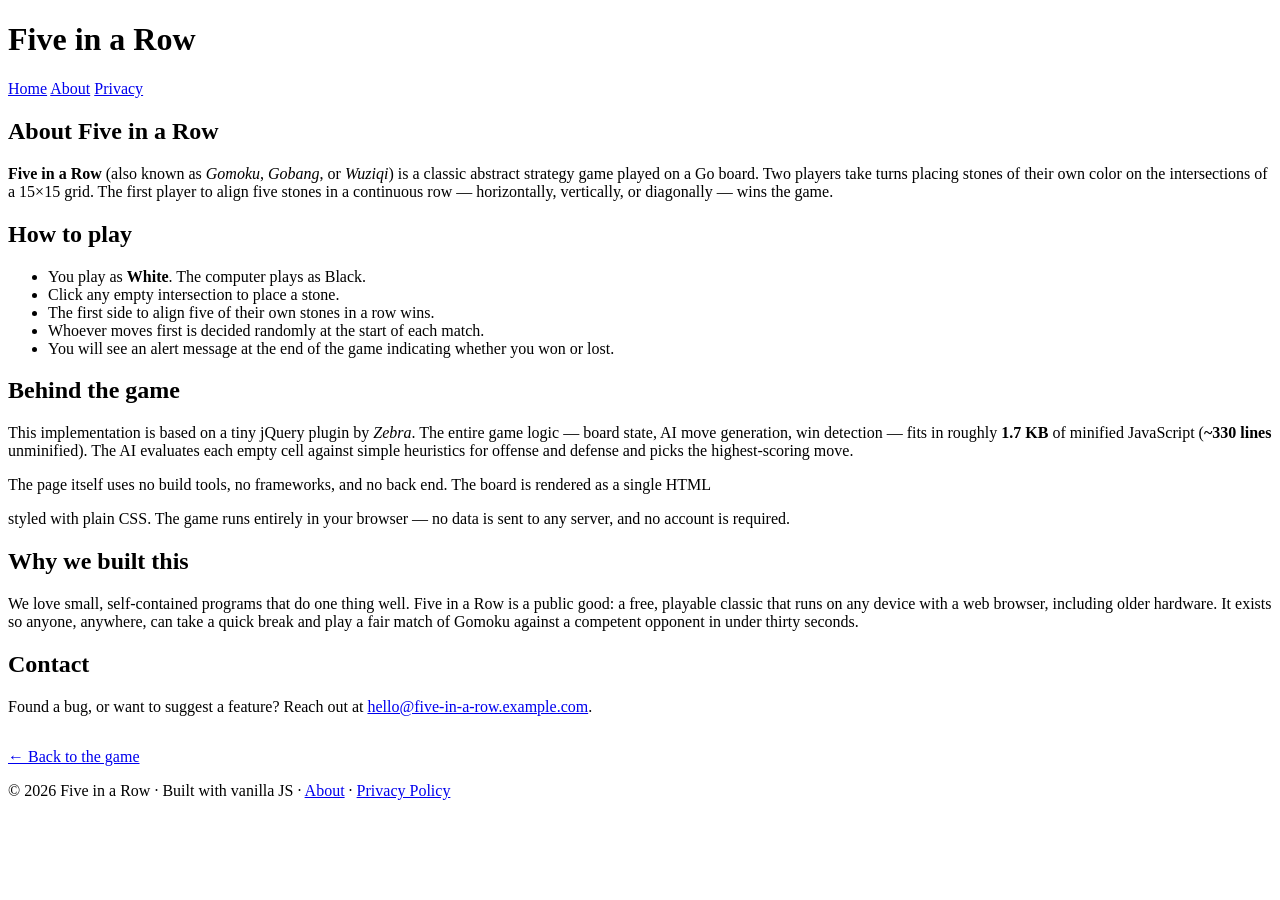
==== public/about.html @ 533b5014 "five-in-a-row" ====
<!doctype html>
<html lang="en">
<head>
  <meta charset="utf-8">
  <meta name="viewport" content="width=device-width, initial-scale=1">
  <title>About — Five in a Row (Gomoku)</title>
  <meta name="description" content="About Five in a Row: a free online Gomoku game built with vanilla JavaScript. Learn how the game works and the technology behind it.">
  <link rel="canonical" href="https://five-in-a-row.example.com/about">

  <meta property="og:title" content="About Five in a Row">
  <meta property="og:description" content="A free, browser-based Gomoku game. Learn how it works.">
  <meta property="og:url" content="https://five-in-a-row.example.com/about">
  <meta property="og:type" content="website">

  <link rel="stylesheet" href="/site.css">
</head>
<body>
  <div class="site-shell">
    <header class="site-header">
      <h1>Five in a Row</h1>
      <nav>
        <a href="/">Home</a>
        <a href="/about">About</a>
        <a href="/privacy">Privacy</a>
      </nav>
    </header>

    <main class="layout">
      <div></div><!-- spacer to match grid columns on this page -->
      <article class="article">
        <h1>About Five in a Row</h1>

        <p><strong>Five in a Row</strong> (also known as <em>Gomoku</em>, <em>Gobang</em>, or <em>Wuziqi</em>) is a classic abstract strategy game played on a Go board. Two players take turns placing stones of their own color on the intersections of a 15×15 grid. The first player to align five stones in a continuous row — horizontally, vertically, or diagonally — wins the game.</p>

        <h2>How to play</h2>
        <ul>
          <li>You play as <strong>White</strong>. The computer plays as Black.</li>
          <li>Click any empty intersection to place a stone.</li>
          <li>The first side to align five of their own stones in a row wins.</li>
          <li>Whoever moves first is decided randomly at the start of each match.</li>
          <li>You will see an alert message at the end of the game indicating whether you won or lost.</li>
        </ul>

        <h2>Behind the game</h2>
        <p>This implementation is based on a tiny jQuery plugin by <em>Zebra</em>. The entire game logic — board state, AI move generation, win detection — fits in roughly <strong>1.7 KB</strong> of minified JavaScript (<strong>~330 lines</strong> unminified). The AI evaluates each empty cell against simple heuristics for offense and defense and picks the highest-scoring move.</p>

        <p>The page itself uses no build tools, no frameworks, and no back end. The board is rendered as a single HTML <code><table></code> styled with plain CSS. The game runs entirely in your browser — no data is sent to any server, and no account is required.</p>

        <h2>Why we built this</h2>
        <p>We love small, self-contained programs that do one thing well. Five in a Row is a public good: a free, playable classic that runs on any device with a web browser, including older hardware. It exists so anyone, anywhere, can take a quick break and play a fair match of Gomoku against a competent opponent in under thirty seconds.</p>

        <h2>Contact</h2>
        <p>Found a bug, or want to suggest a feature? Reach out at <a href="mailto:hello@five-in-a-row.example.com">hello@five-in-a-row.example.com</a>.</p>

        <p style="margin-top: 2em;"><a href="/">← Back to the game</a></p>
      </article>
      <div></div><!-- spacer -->
    </main>

    <footer class="site-footer">
      <p>© 2026 Five in a Row · Built with vanilla JS · <a href="/about">About</a> · <a href="/privacy">Privacy Policy</a></p>
    </footer>
  </div>
</body>
</html>
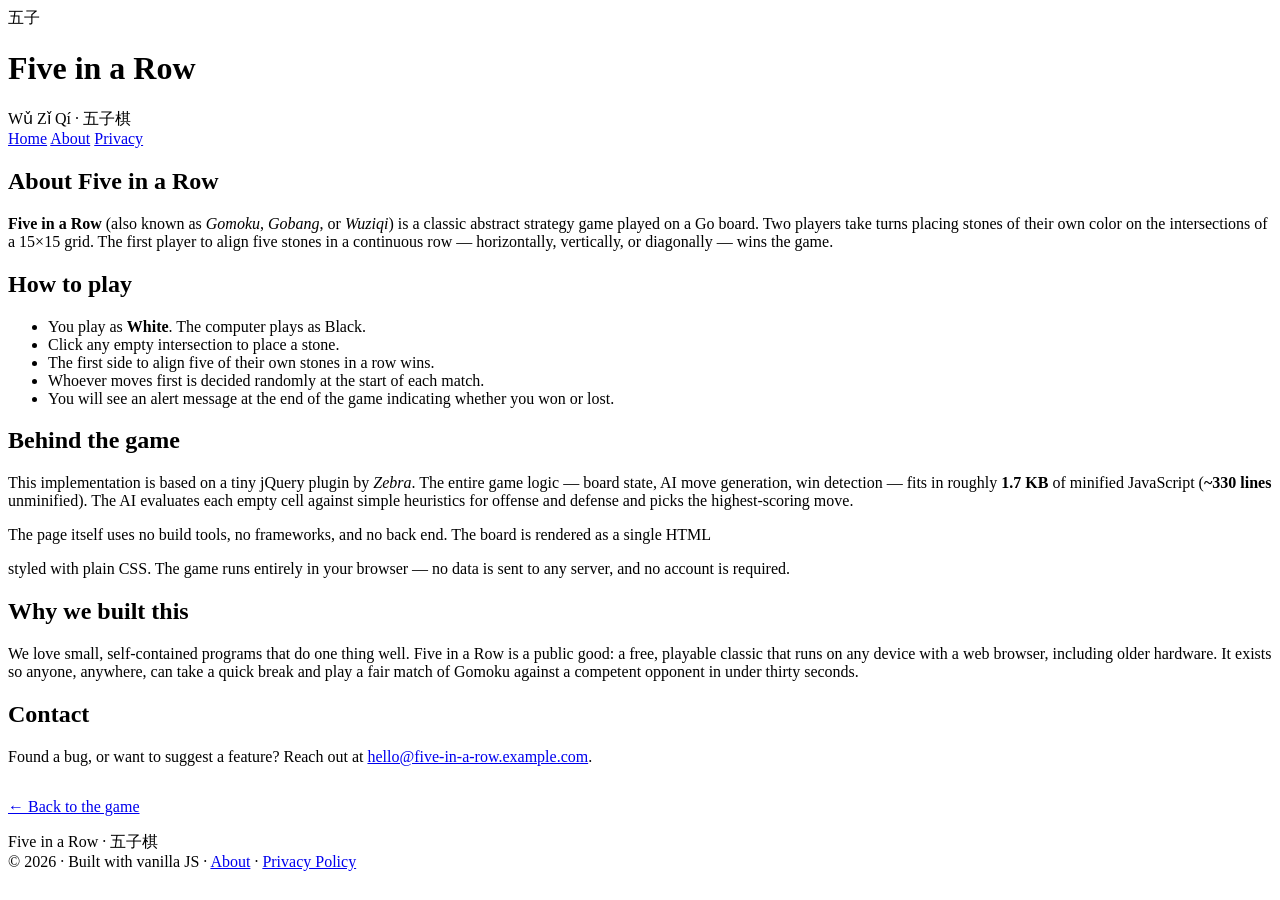
==== commit a9697a97: "china sytle" ====
--- a/public/about.html
+++ b/public/about.html
@@ -13,15 +13,26 @@
   <meta property="og:type" content="website">
 
   <link rel="stylesheet" href="/site.css">
+  <!-- Chinese web fonts: 毛笔 (Long Cang) + 楷书 (Ma Shan Zheng). -->
+  <link rel="preconnect" href="https://fonts.googleapis.com">
+  <link rel="preconnect" href="https://fonts.gstatic.com" crossorigin>
+  <link rel="stylesheet"
+        href="https://fonts.googleapis.com/css2?family=Long+Cang&family=Ma+Shan+Zheng&display=swap">
 </head>
 <body>
   <div class="site-shell">
     <header class="site-header">
-      <h1>Five in a Row</h1>
+      <div class="brand">
+        <span class="seal" aria-hidden="true">五子</span>
+        <div class="brand-text">
+          <h1>Five in a Row</h1>
+          <span class="subtitle">Wǔ Zǐ Qí · 五子棋</span>
+        </div>
+      </div>
       <nav>
         <a href="/">Home</a>
-        <a href="/about">About</a>
-        <a href="/privacy">Privacy</a>
+        <a href="/about.html">About</a>
+        <a href="/privacy.html">Privacy</a>
       </nav>
     </header>
 
@@ -58,7 +69,12 @@
     </main>
 
     <footer class="site-footer">
-      <p>© 2026 Five in a Row · Built with vanilla JS · <a href="/about">About</a> · <a href="/privacy">Privacy Policy</a></p>
+      <div class="seal-line">
+        <span class="seal-dot"></span>
+        <span>Five in a Row · 五子棋</span>
+        <span class="seal-dot"></span>
+      </div>
+      <div>© 2026 · Built with vanilla JS · <a href="/about.html">About</a> · <a href="/privacy.html">Privacy Policy</a></div>
     </footer>
   </div>
 </body>
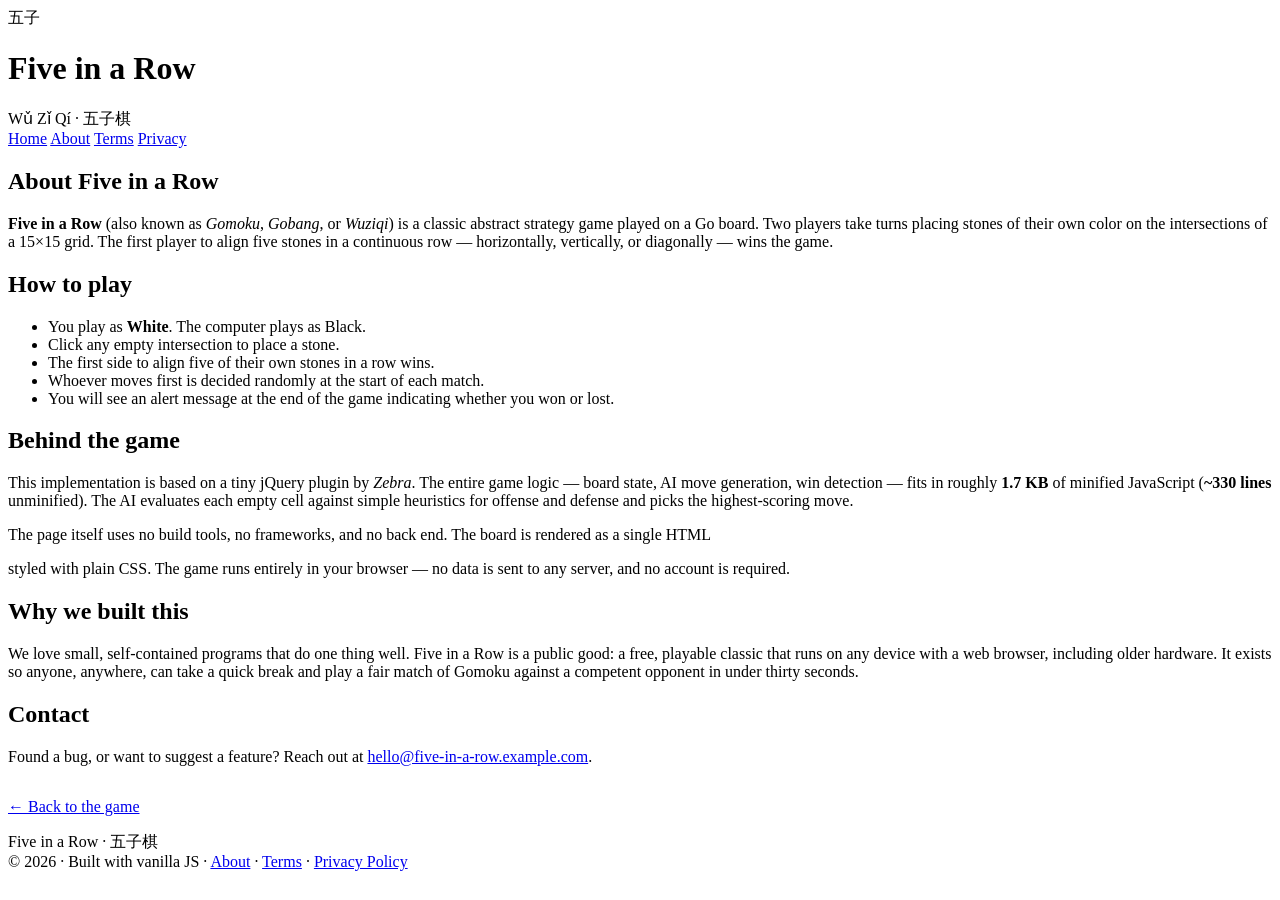
==== commit df4dce21: "add terms" ====
--- a/public/about.html
+++ b/public/about.html
@@ -13,11 +13,6 @@
   <meta property="og:type" content="website">
 
   <link rel="stylesheet" href="/site.css">
-  <!-- Chinese web fonts: 毛笔 (Long Cang) + 楷书 (Ma Shan Zheng). -->
-  <link rel="preconnect" href="https://fonts.googleapis.com">
-  <link rel="preconnect" href="https://fonts.gstatic.com" crossorigin>
-  <link rel="stylesheet"
-        href="https://fonts.googleapis.com/css2?family=Long+Cang&family=Ma+Shan+Zheng&display=swap">
 </head>
 <body>
   <div class="site-shell">
@@ -32,6 +27,7 @@
       <nav>
         <a href="/">Home</a>
         <a href="/about.html">About</a>
+        <a href="/terms.html">Terms</a>
         <a href="/privacy.html">Privacy</a>
       </nav>
     </header>
@@ -74,7 +70,7 @@
         <span>Five in a Row · 五子棋</span>
         <span class="seal-dot"></span>
       </div>
-      <div>© 2026 · Built with vanilla JS · <a href="/about.html">About</a> · <a href="/privacy.html">Privacy Policy</a></div>
+      <div>© 2026 · Built with vanilla JS · <a href="/about.html">About</a> · <a href="/terms.html">Terms</a> · <a href="/privacy.html">Privacy Policy</a></div>
     </footer>
   </div>
 </body>
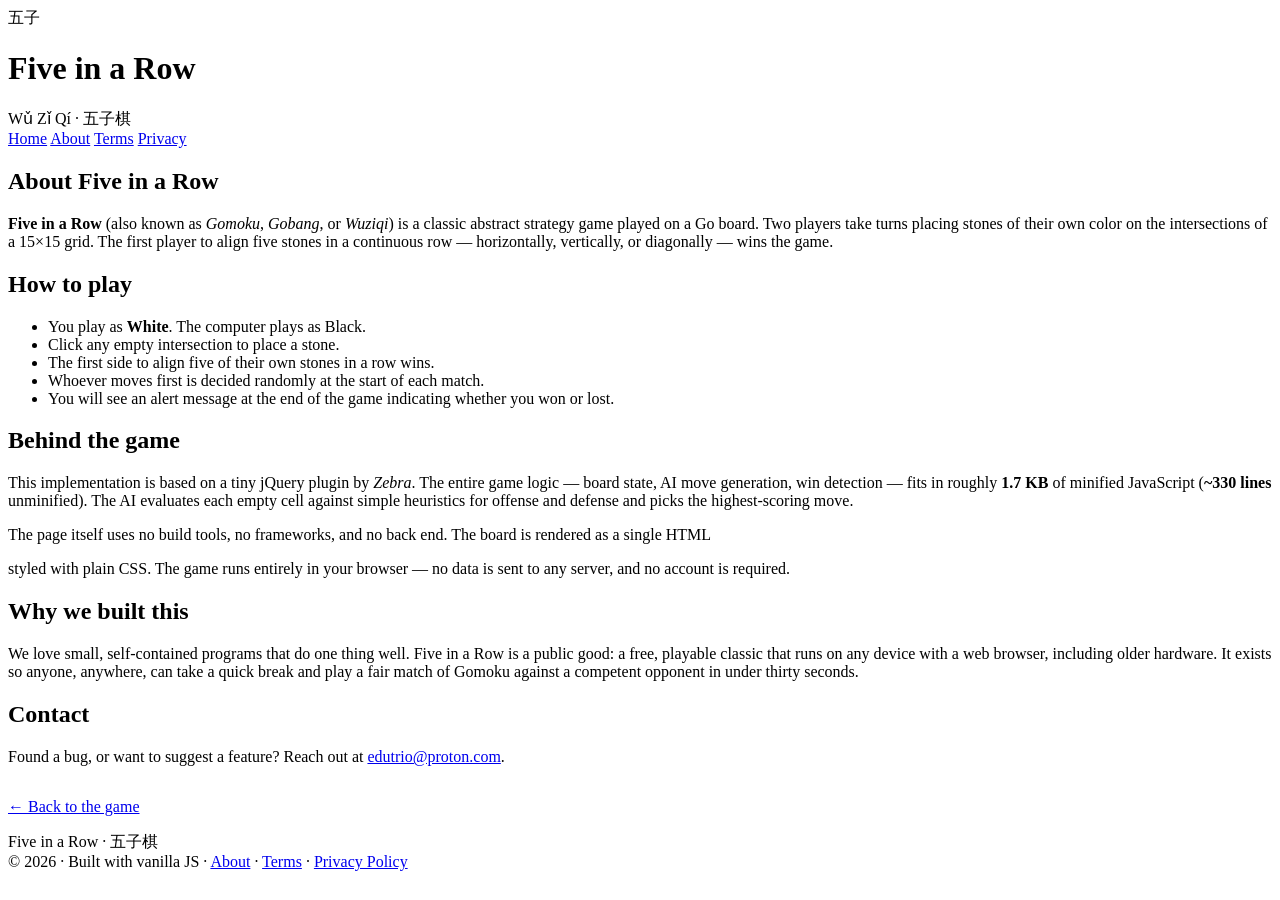
==== commit 67c2e276: "modify email address" ====
--- a/public/about.html
+++ b/public/about.html
@@ -57,8 +57,7 @@
         <p>We love small, self-contained programs that do one thing well. Five in a Row is a public good: a free, playable classic that runs on any device with a web browser, including older hardware. It exists so anyone, anywhere, can take a quick break and play a fair match of Gomoku against a competent opponent in under thirty seconds.</p>
 
         <h2>Contact</h2>
-        <p>Found a bug, or want to suggest a feature? Reach out at <a href="mailto:hello@five-in-a-row.example.com">hello@five-in-a-row.example.com</a>.</p>
-
+        <p>Found a bug, or want to suggest a feature? Reach out at <a href="mailto:edutrio@proton.com">edutrio@proton.com</a>.</p>
         <p style="margin-top: 2em;"><a href="/">← Back to the game</a></p>
       </article>
       <div></div><!-- spacer -->
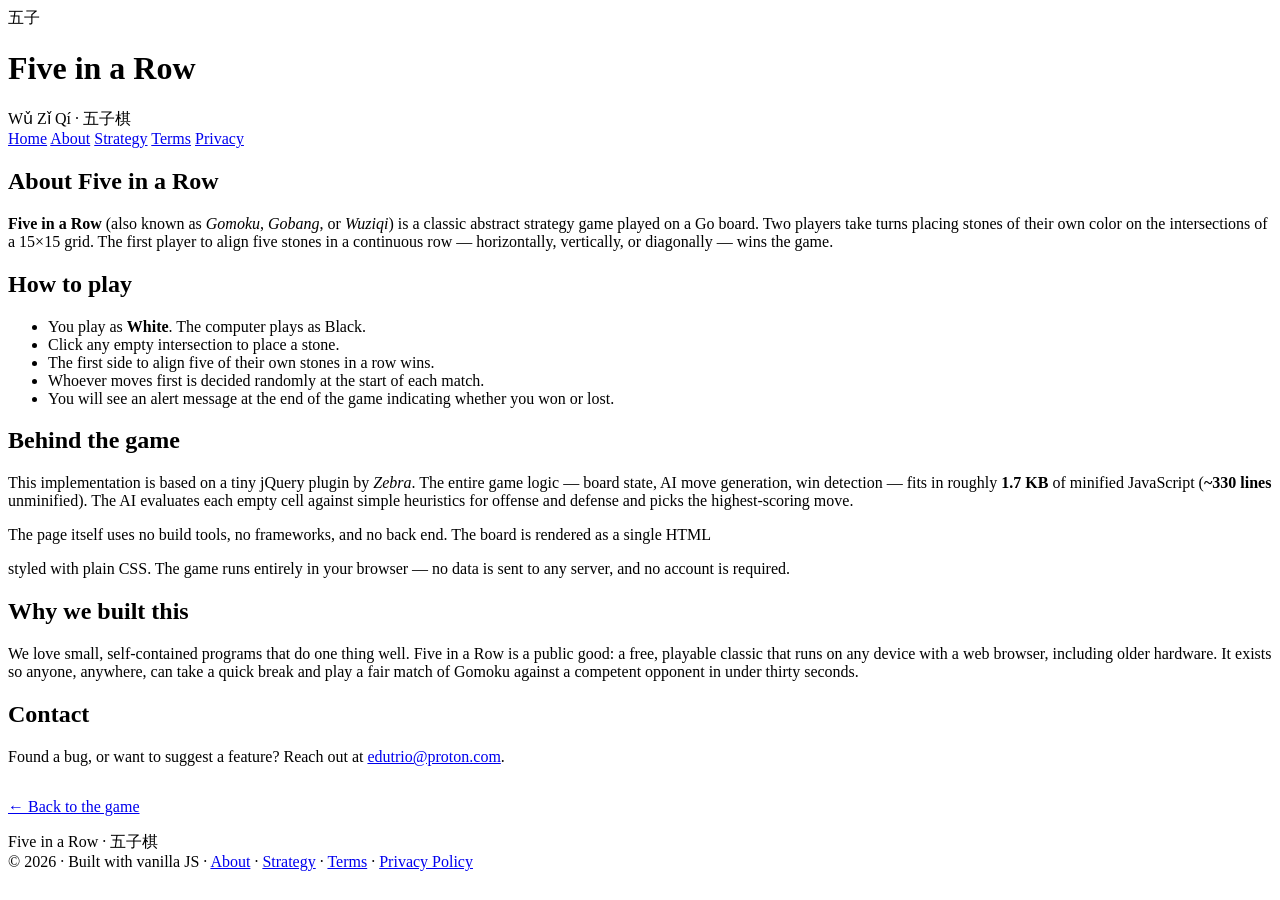
==== commit 320e1fd5: "add strategy" ====
--- a/public/about.html
+++ b/public/about.html
@@ -27,6 +27,7 @@
       <nav>
         <a href="/">Home</a>
         <a href="/about.html">About</a>
+        <a href="/strategy.html">Strategy</a>
         <a href="/terms.html">Terms</a>
         <a href="/privacy.html">Privacy</a>
       </nav>
@@ -69,7 +70,7 @@
         <span>Five in a Row · 五子棋</span>
         <span class="seal-dot"></span>
       </div>
-      <div>© 2026 · Built with vanilla JS · <a href="/about.html">About</a> · <a href="/terms.html">Terms</a> · <a href="/privacy.html">Privacy Policy</a></div>
+      <div>© 2026 · Built with vanilla JS · <a href="/about.html">About</a> · <a href="/strategy.html">Strategy</a> · <a href="/terms.html">Terms</a> · <a href="/privacy.html">Privacy Policy</a></div>
     </footer>
   </div>
 </body>
